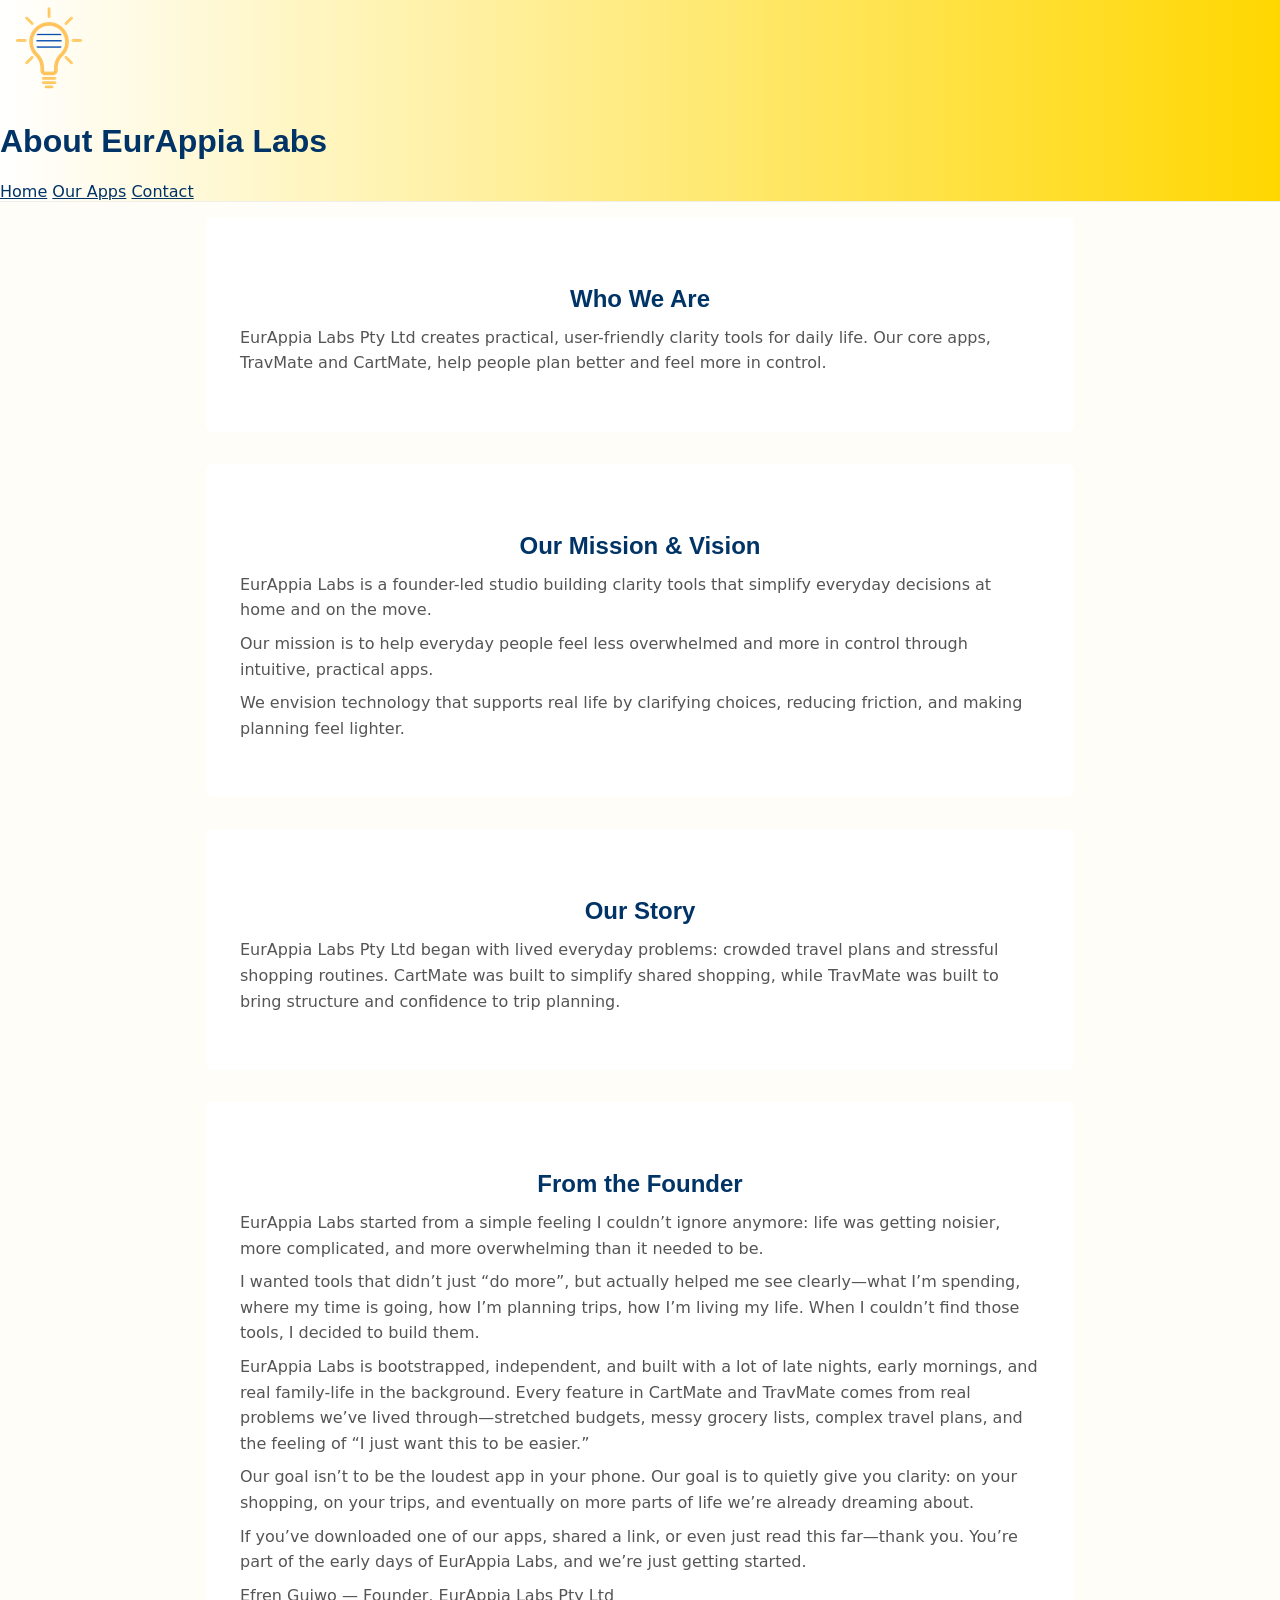
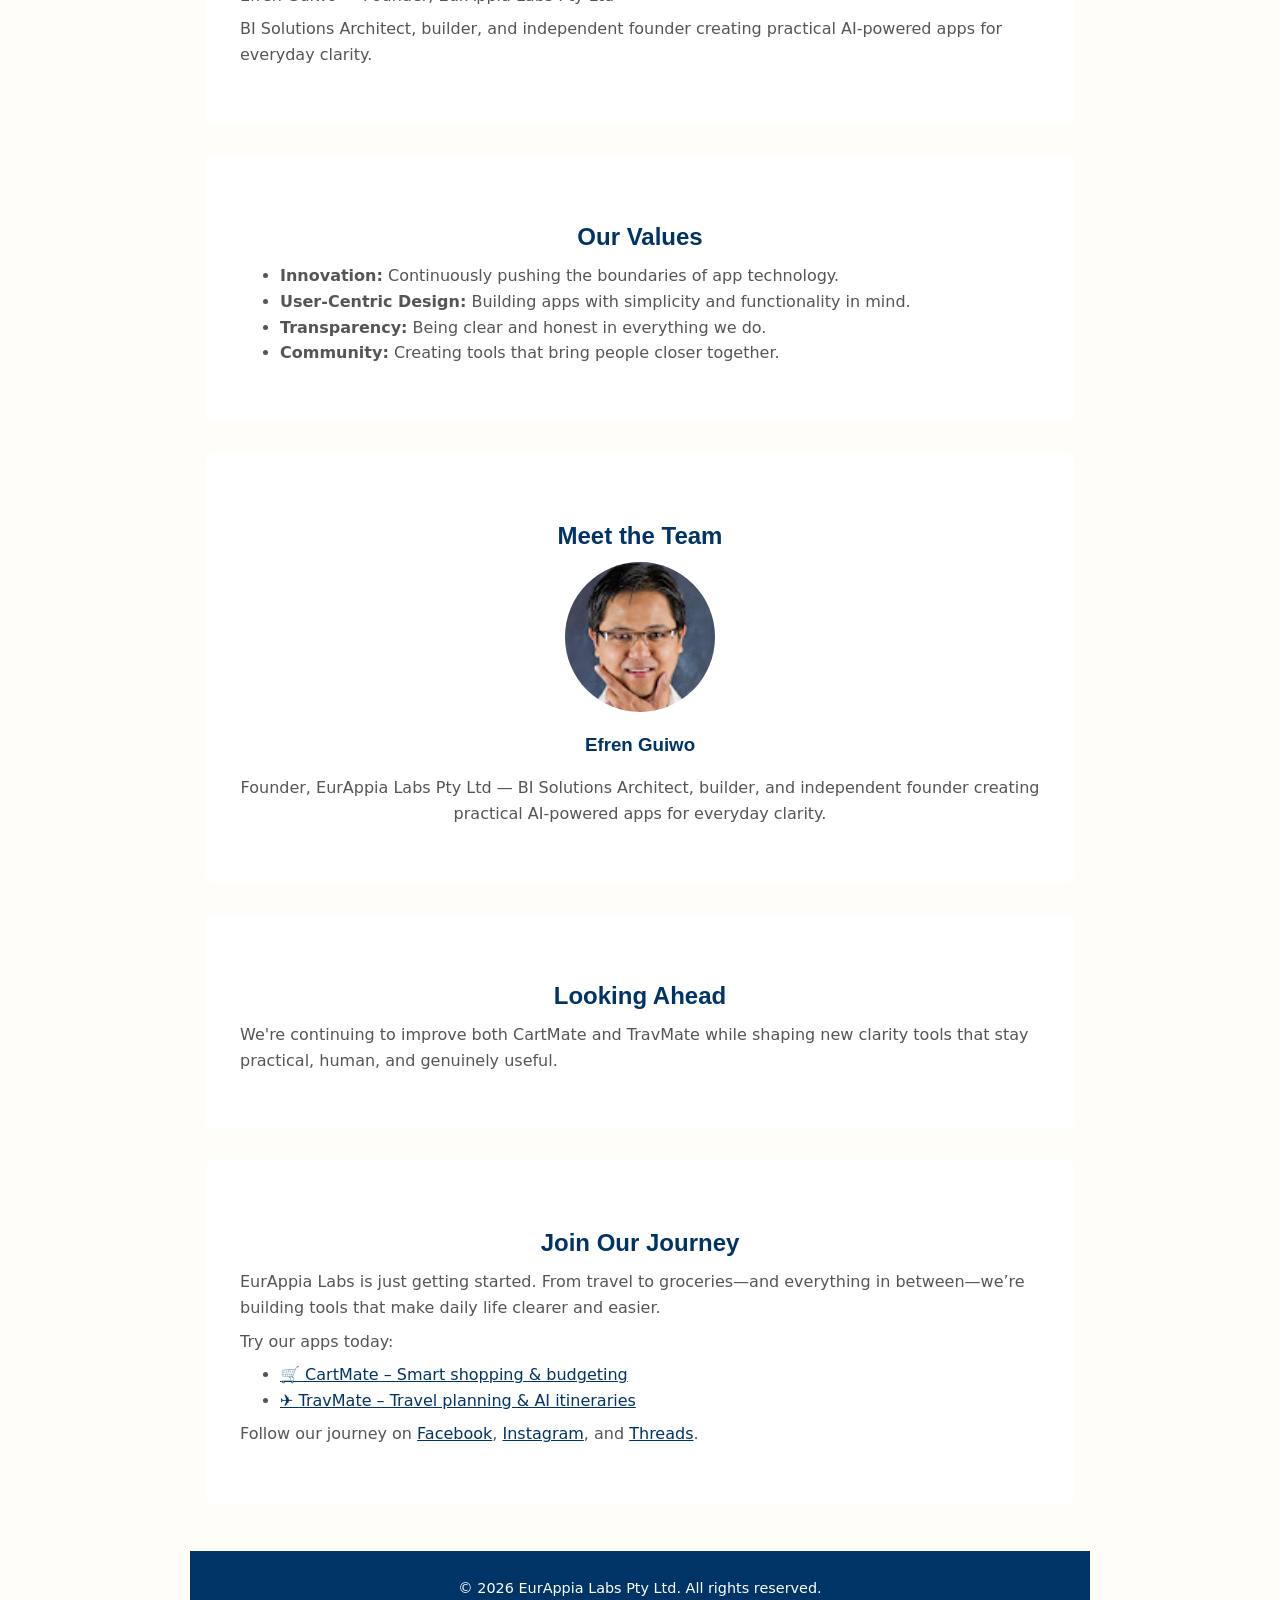
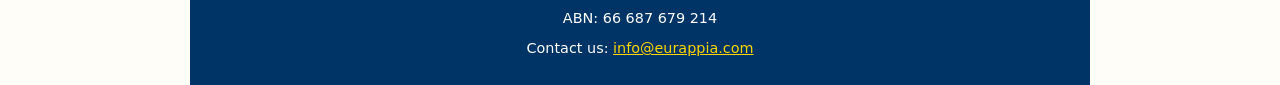
==== about.html @ f3ca5383 "Fix PR #3 visual follow-ups and update footer years to 2026" ====
<!DOCTYPE html>
<html lang="en">
<head>
  <meta charset="UTF-8" />
  <meta name="viewport" content="width=device-width, initial-scale=1.0"/>
  <title>About EurAppia Labs</title>

  <!-- FAVICON -->
  <link 
    rel="icon" 
    type="image/png" 
    href="images/Eurappia_Labs_ico.png"
  />

  <link rel="stylesheet" href="css/theme.css" />
  <link rel="stylesheet" href="css/layout.css" />
  <link rel="stylesheet" href="css/about.css" />
</head>
<!-- Google tag (gtag.js) -->
<script async src="https://www.googletagmanager.com/gtag/js?id=AW-17764364761"></script>
<script>
  window.dataLayer = window.dataLayer || [];
  function gtag(){dataLayer.push(arguments);}
  gtag('js', new Date());

  gtag('config', 'AW-17764364761');
</script>
<body>

  <header>
    <div class="logo">
      <a href="index.html">
        <img src="images/Eurappia_Labs_Header.png" alt="EurAppia Labs Pty Ltd" />
      </a>
    </div>

    <div class="HeaderText">
      <h1>About EurAppia Labs</h1>
    </div>

    <div class="menu-toggle">
      <span></span><span></span><span></span>
    </div>

    <nav>
      <a href="index.html">Home</a>
      <a href="index.html#apps">Our Apps</a>
      <a href="index.html#contact">Contact</a>
    </nav>
  </header>

  <main>
    <section id="who-we-are">
      <h2>Who We Are</h2>
      <p>
        EurAppia Labs Pty Ltd creates practical, user-friendly clarity tools for daily life.
        Our core apps, TravMate and CartMate, help people plan better and feel more in control.
      </p>
    </section>

  <section id="our-mission">
    <h2>Our Mission & Vision</h2>
    <p>
      EurAppia Labs is a founder-led studio building clarity tools that simplify everyday decisions at home and on the move.
    </p>
    <p>
      Our mission is to help everyday people feel less overwhelmed and more in control through intuitive, practical apps.
    </p>
    <p>
      We envision technology that supports real life by clarifying choices, reducing friction, and making planning feel lighter.
    </p>
  </section>

    <section id="our-story">
      <h2>Our Story</h2>
      <p>
        EurAppia Labs Pty Ltd began with lived everyday problems: crowded travel plans and stressful shopping routines.
        CartMate was built to simplify shared shopping, while TravMate was built to bring structure and confidence to trip planning.
      </p>
    </section>

    <section id="founder-letter">
    <h2>From the Founder</h2>
    <p>
      EurAppia Labs started from a simple feeling I couldn’t ignore anymore:
      life was getting noisier, more complicated, and more overwhelming than it needed to be.
    </p>
    <p>
      I wanted tools that didn’t just “do more”, but actually helped me see clearly—what I’m spending,
      where my time is going, how I’m planning trips, how I’m living my life. When I couldn’t find those
      tools, I decided to build them.
    </p>
    <p>
      EurAppia Labs is bootstrapped, independent, and built with a lot of late nights, early mornings,
      and real family-life in the background. Every feature in CartMate and TravMate comes from real
      problems we’ve lived through—stretched budgets, messy grocery lists, complex travel plans, and
      the feeling of “I just want this to be easier.”
    </p>
    <p>
      Our goal isn’t to be the loudest app in your phone. Our goal is to quietly give you clarity:
      on your shopping, on your trips, and eventually on more parts of life we’re already dreaming about.
    </p>
    <p>
      If you’ve downloaded one of our apps, shared a link, or even just read this far—thank you.
      You’re part of the early days of EurAppia Labs, and we’re just getting started.
    </p>
    <p>
      Efren Guiwo — Founder, EurAppia Labs Pty Ltd
    </p>
    <p>
      BI Solutions Architect, builder, and independent founder creating practical AI-powered apps for everyday clarity.
    </p>
  </section>

    <section id="our-values">
      <h2>Our Values</h2>
      <ul>
        <li><strong>Innovation:</strong> Continuously pushing the boundaries of app technology.</li>
        <li><strong>User-Centric Design:</strong> Building apps with simplicity and functionality in mind.</li>
        <li><strong>Transparency:</strong> Being clear and honest in everything we do.</li>
        <li><strong>Community:</strong> Creating tools that bring people closer together.</li>
      </ul>
    </section>

    <section id="meet-the-team">
      <h2>Meet the Team</h2>
      <div class="team-member">
        <img src="images/me.jpg" alt="Founder Photo" />
        <h3>Efren Guiwo</h3>
        <p>
          Founder, EurAppia Labs Pty Ltd — BI Solutions Architect, builder, and independent founder
          creating practical AI-powered apps for everyday clarity.
        </p>
      </div>
    </section>

    <section id="looking-ahead">
      <h2>Looking Ahead</h2>
      <p>
        We're continuing to improve both CartMate and TravMate while shaping new clarity tools
        that stay practical, human, and genuinely useful.
      </p>
    </section>

    <section id="join-our-journey">
      <h2>Join Our Journey</h2>
      <p>
        EurAppia Labs is just getting started. From travel to groceries—and everything in between—we’re building tools that make daily life clearer and easier.
      </p>
      <p>
        Try our apps today:
        <ul>
          <li><a href="https://cartmate.app" target="_blank">🛒 CartMate – Smart shopping & budgeting</a></li>
          <li><a href="https://travmate.app" target="_blank">✈️ TravMate – Travel planning & AI itineraries</a></li>
        </ul>
      </p>
      <p>
        Follow our journey on
        <a href="https://www.facebook.com/eurappia" target="_blank">Facebook</a>,
        <a href="https://www.instagram.com/eurappialabs" target="_blank">Instagram</a>, and
        <a href="https://www.threads.net/@eurappialabs" target="_blank">Threads</a>.
      </p>
    </section>
  </main>

<footer id="contact">
  <p>&copy; 2026 EurAppia Labs Pty Ltd. All rights reserved.</p>
  <p>ABN: 66 687 679 214</p>
  <p>Contact us: <a href="mailto:info@eurappia.com">info@eurappia.com</a></p>
</footer>

  <script>
    // Hamburger toggle
    const toggle = document.querySelector('.menu-toggle');
    const nav    = document.querySelector('nav');
    toggle.addEventListener('click', () => {
      nav.classList.toggle('active');
      toggle.classList.toggle('active');
    });
  </script>

</body>
</html>
---- css/theme.css ----
:root {
  --color-blue: #003366;
  --color-blue-deep: #0f2540;
  --color-gold: #ffd700;
  --color-gold-warm: #ffa500;
  --color-orange: #ff4500;
  --color-orange-deep: #e63900;
  --color-cream: #fffdf7;
  --color-card: #ffffff;
  --color-ink: #222222;
  --color-muted: #666666;
  --shadow-soft: 0 10px 30px rgba(0, 0, 0, 0.08);
  --radius-card: 14px;
  --container: 1100px;
}

* { box-sizing: border-box; }
html, body { margin: 0; padding: 0; }
body {
  font-family: Inter, Roboto, system-ui, -apple-system, Segoe UI, Arial, sans-serif;
  background: var(--color-cream);
  color: var(--color-ink);
  overflow-x: hidden;
}

h1, h2, h3, h4 {
  font-family: Poppins, sans-serif;
  color: var(--color-blue);
}

a { color: var(--color-blue); }

.cta-btn,
.cta {
  display: inline-block;
  background: var(--color-orange);
  color: #fff;
  border: none;
  border-radius: 999px;
  padding: 0.85rem 1.35rem;
  text-decoration: none;
  font-weight: 700;
}

.cta-btn:hover,
.cta:hover {
  background: var(--color-orange-deep);
}
---- css/layout.css ----
.container, .wrap {
  width: min(var(--container), calc(100% - 2rem));
  margin: 0 auto;
}

header {
  position: sticky;
  top: 0;
  z-index: 1000;
  background: linear-gradient(90deg, #fff, var(--color-gold));
  box-shadow: 0 1px 0 rgba(0,0,0,0.06);
}

footer {
  background: var(--color-blue);
  color: #fff;
  text-align: center;
  padding: 1rem;
  margin-top: 1.5rem;
  font-size: 0.9rem;
}

footer a { color: var(--color-gold); }

@media (max-width: 1024px) {
  .container, .wrap { width: min(var(--container), calc(100% - 1.5rem)); }
}

@media (max-width: 900px) {
  .menu, .menu-toggle { display: block !important; }
}
---- css/about.css ----
main, footer { max-width: 900px; margin: 0 auto; padding: 1em; }
main section { padding: 3em 0; background: #fff; border-radius: 8px; margin-bottom: 2em; }
main h2 { text-align:center; margin-bottom: .5em; }
main p, main ul { line-height:1.6; color:#555; max-width:800px; margin:.5em auto; }
.team-member { text-align:center; }
.team-member img { width:150px; border-radius:50%; }
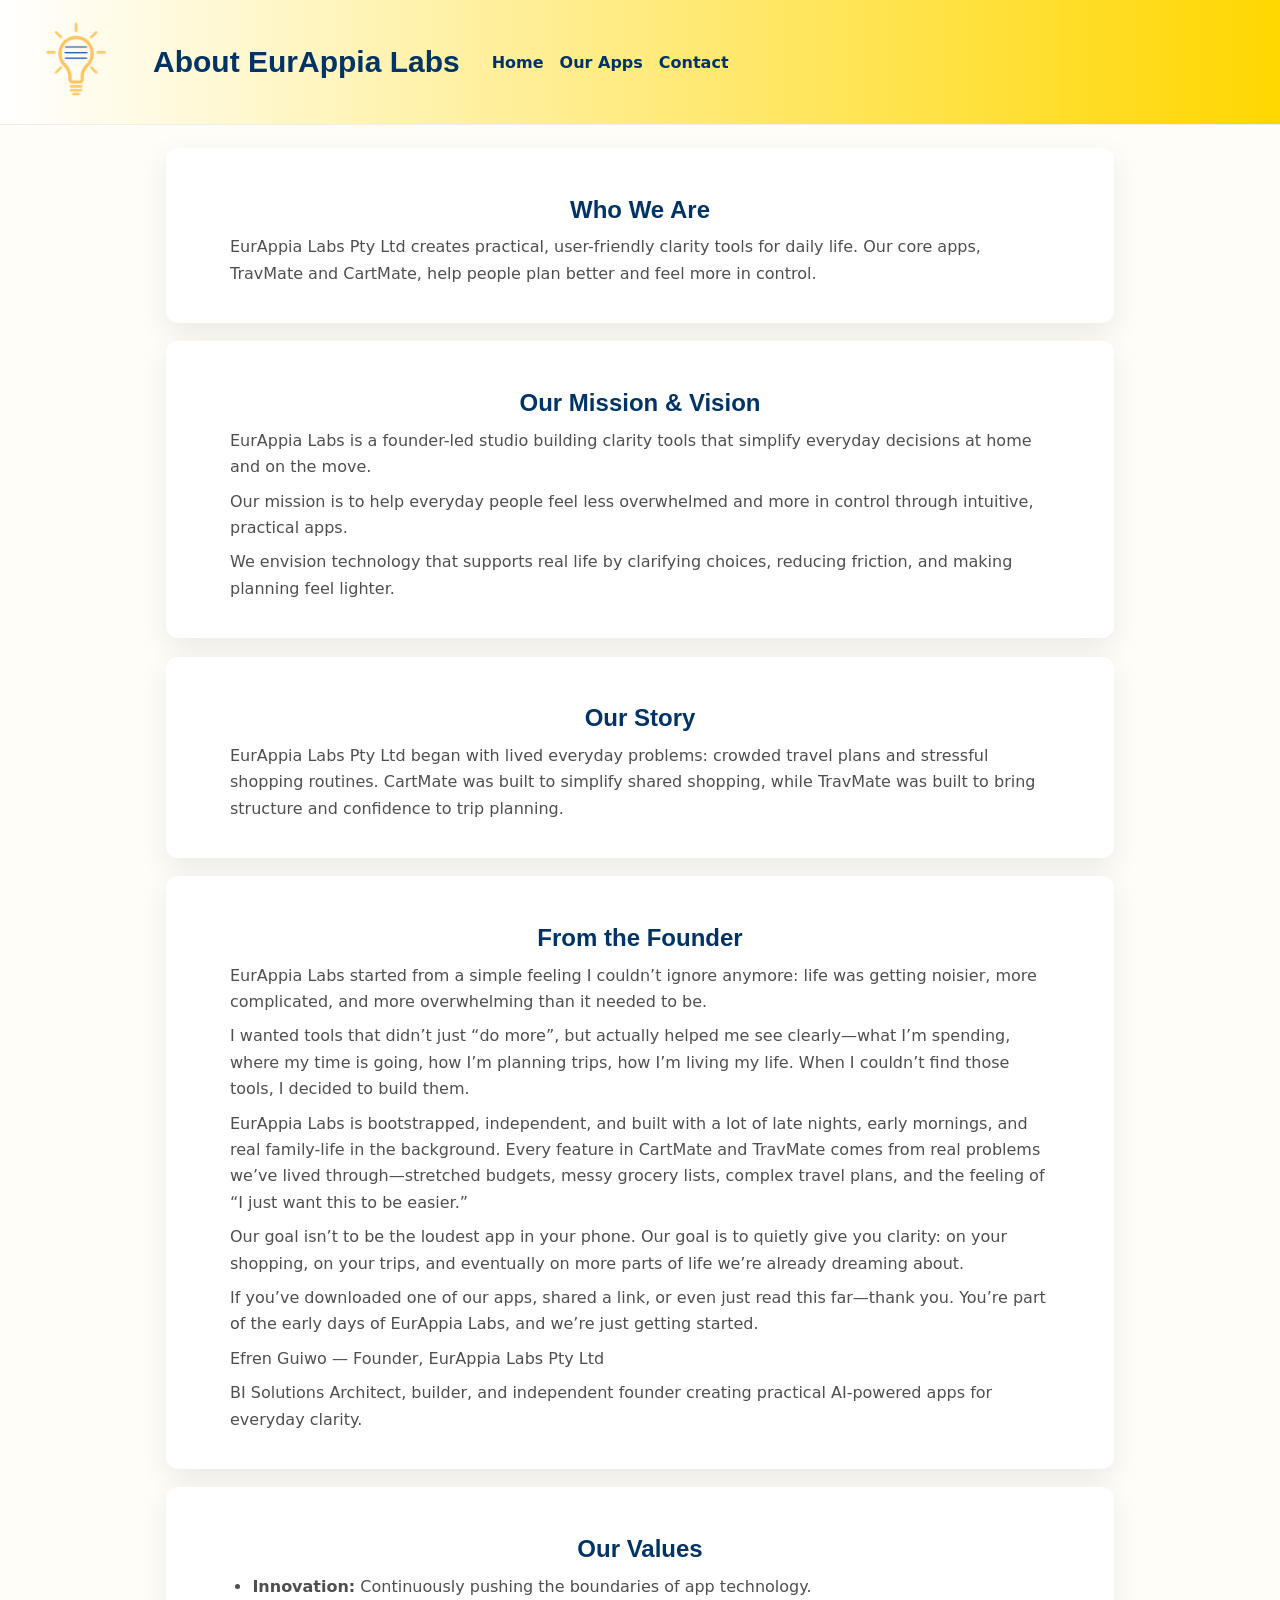
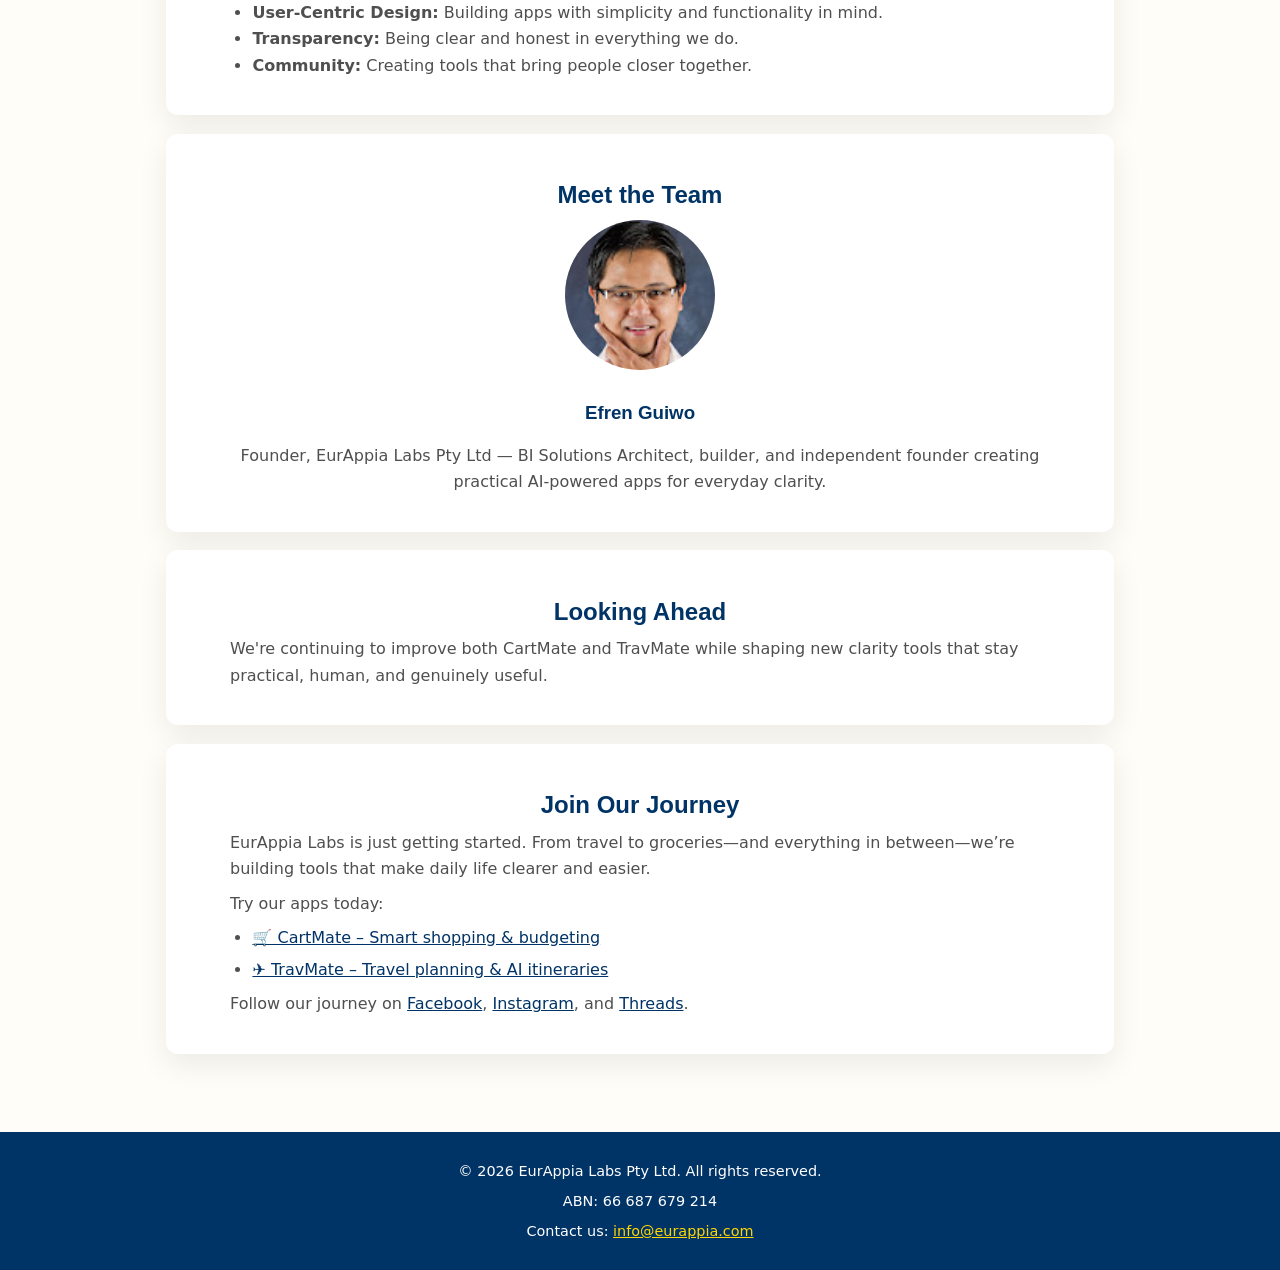
==== commit 737692a1: "Stabilize PR #3 visuals: cartmate carousel, nav consistency, about polish" ====
--- a/about.html
+++ b/about.html
@@ -49,7 +49,7 @@
     </nav>
   </header>
 
-  <main>
+  <main class="about-main">
     <section id="who-we-are">
       <h2>Who We Are</h2>
       <p>
@@ -149,11 +149,11 @@
       </p>
       <p>
         Try our apps today:
-        <ul>
+      </p>
+      <ul class="journey-links">
           <li><a href="https://cartmate.app" target="_blank">🛒 CartMate – Smart shopping & budgeting</a></li>
           <li><a href="https://travmate.app" target="_blank">✈️ TravMate – Travel planning & AI itineraries</a></li>
         </ul>
-      </p>
       <p>
         Follow our journey on
         <a href="https://www.facebook.com/eurappia" target="_blank">Facebook</a>,
@@ -173,9 +173,16 @@
     // Hamburger toggle
     const toggle = document.querySelector('.menu-toggle');
     const nav    = document.querySelector('nav');
-    toggle.addEventListener('click', () => {
+    toggle.addEventListener('click', e => {
+      e.stopPropagation();
       nav.classList.toggle('active');
       toggle.classList.toggle('active');
+    });
+    document.body.addEventListener('click', e => {
+      if (nav.classList.contains('active') && !nav.contains(e.target) && !toggle.contains(e.target)) {
+        nav.classList.remove('active');
+        toggle.classList.remove('active');
+      }
     });
   </script>
 
--- a/css/about.css
+++ b/css/about.css
@@ -1,6 +1,38 @@
-main, footer { max-width: 900px; margin: 0 auto; padding: 1em; }
-main section { padding: 3em 0; background: #fff; border-radius: 8px; margin-bottom: 2em; }
-main h2 { text-align:center; margin-bottom: .5em; }
-main p, main ul { line-height:1.6; color:#555; max-width:800px; margin:.5em auto; }
+.about-main {
+  max-width: 980px;
+  margin: 0 auto;
+  padding: 1.5rem 1rem 2.25rem;
+}
+
+header { display:flex; align-items:center; padding:1em 2em; }
+.logo img { width: clamp(56px, 8vw, 88px); height: auto; }
+.HeaderText h1 { font-size: clamp(20px, 4vw, 30px); margin-left: 1.1em; }
+nav { display:flex; gap:1rem; margin-left:2rem; }
+nav a { text-decoration:none; font-weight:700; }
+.menu-toggle { display:none; flex-direction:column; margin-left:auto; cursor:pointer; z-index:1100; }
+.menu-toggle span { width:26px; height:3px; background:var(--color-blue); margin:4px 0; }
+
+.about-main section {
+  background: #fff;
+  border-radius: 12px;
+  box-shadow: var(--shadow-soft);
+  padding: 1.75rem 1.5rem;
+  margin: 0 0 1.15rem;
+}
+.about-main h2 { text-align:center; margin-bottom: .65rem; }
+.about-main p, .about-main ul {
+  line-height: 1.65;
+  color: #4f4f4f;
+  max-width: 820px;
+  margin: .5rem auto;
+}
+.about-main ul { padding-left: 1.4rem; }
 .team-member { text-align:center; }
-.team-member img { width:150px; border-radius:50%; }
+.team-member img { width:150px; border-radius:50%; margin-bottom: .6rem; }
+.journey-links li { margin-bottom: .35rem; }
+
+@media (max-width: 768px) {
+  .menu-toggle { display:flex; }
+  nav { position:fixed; top:0; right:-100%; height:100%; width:220px; flex-direction:column; background:#fff; padding-top:4em; box-shadow:-2px 0 8px rgba(0,0,0,.1); }
+  nav.active { right:0; }
+}
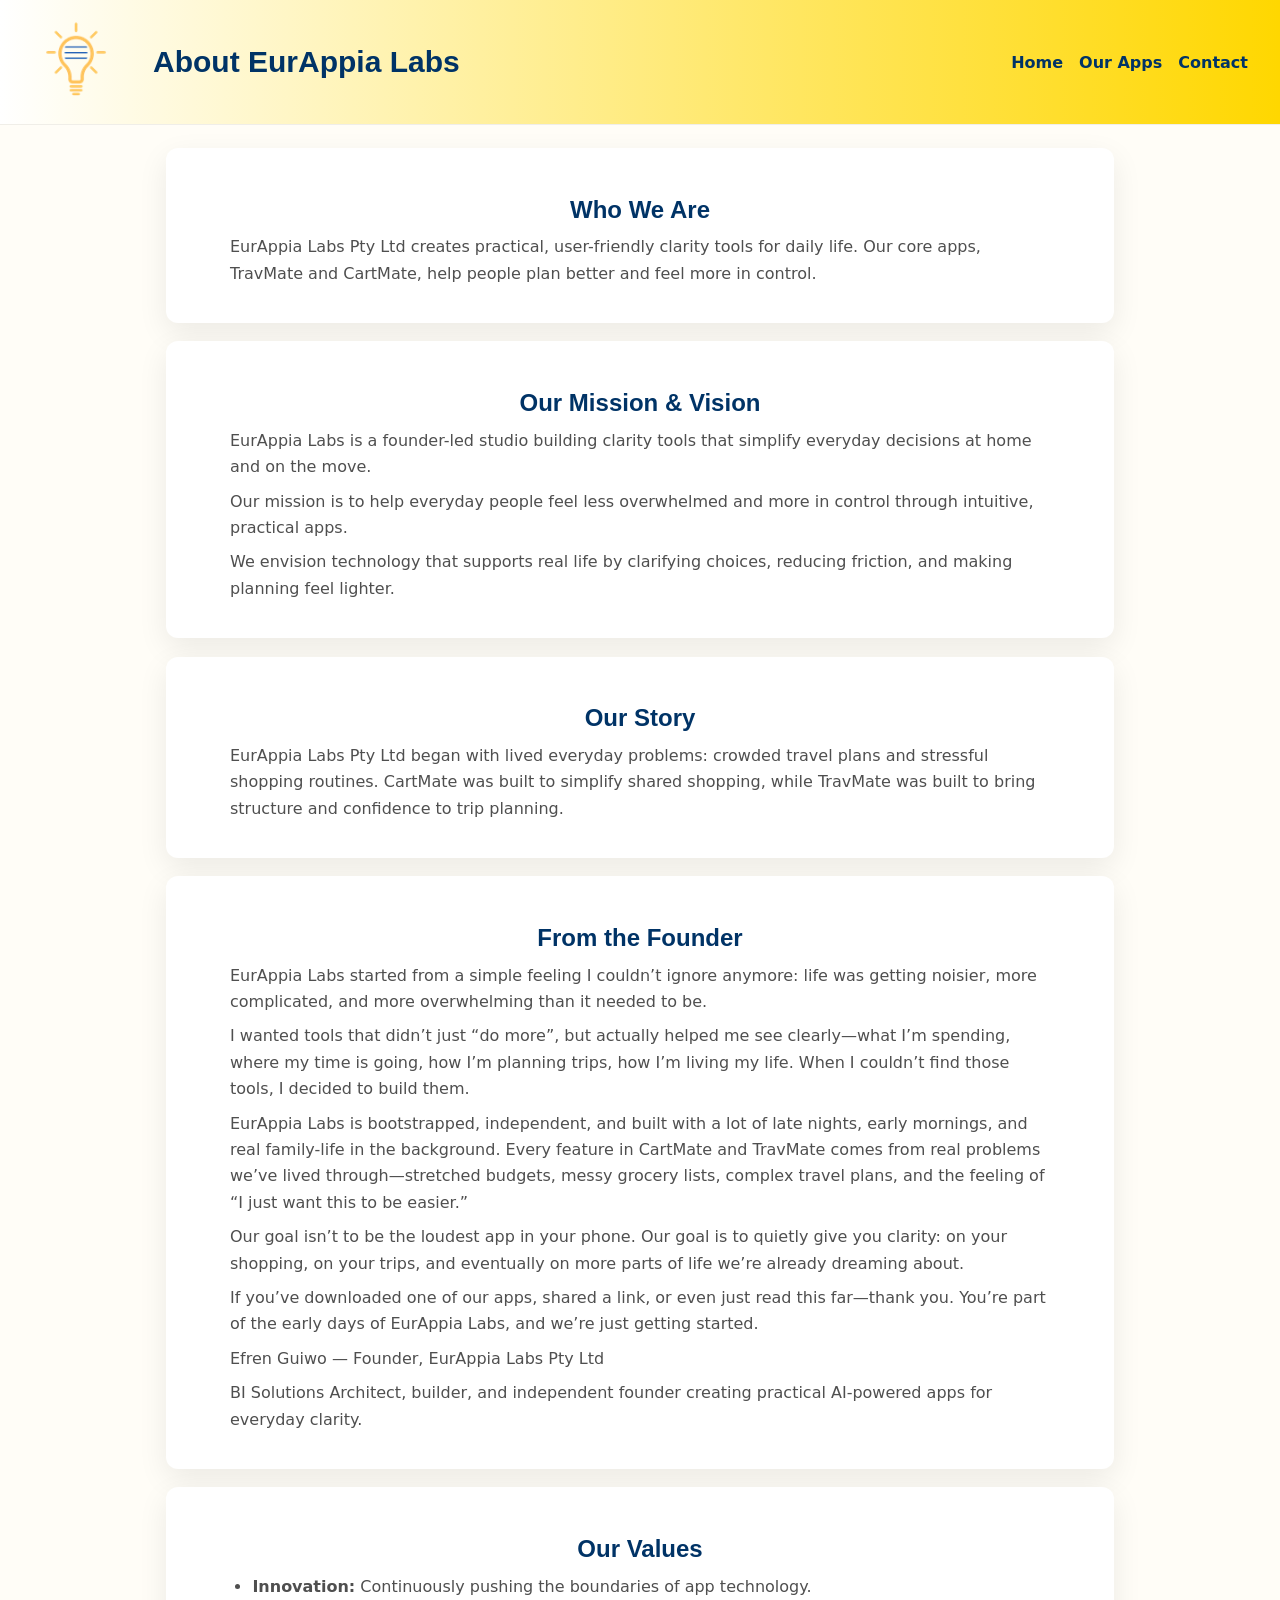
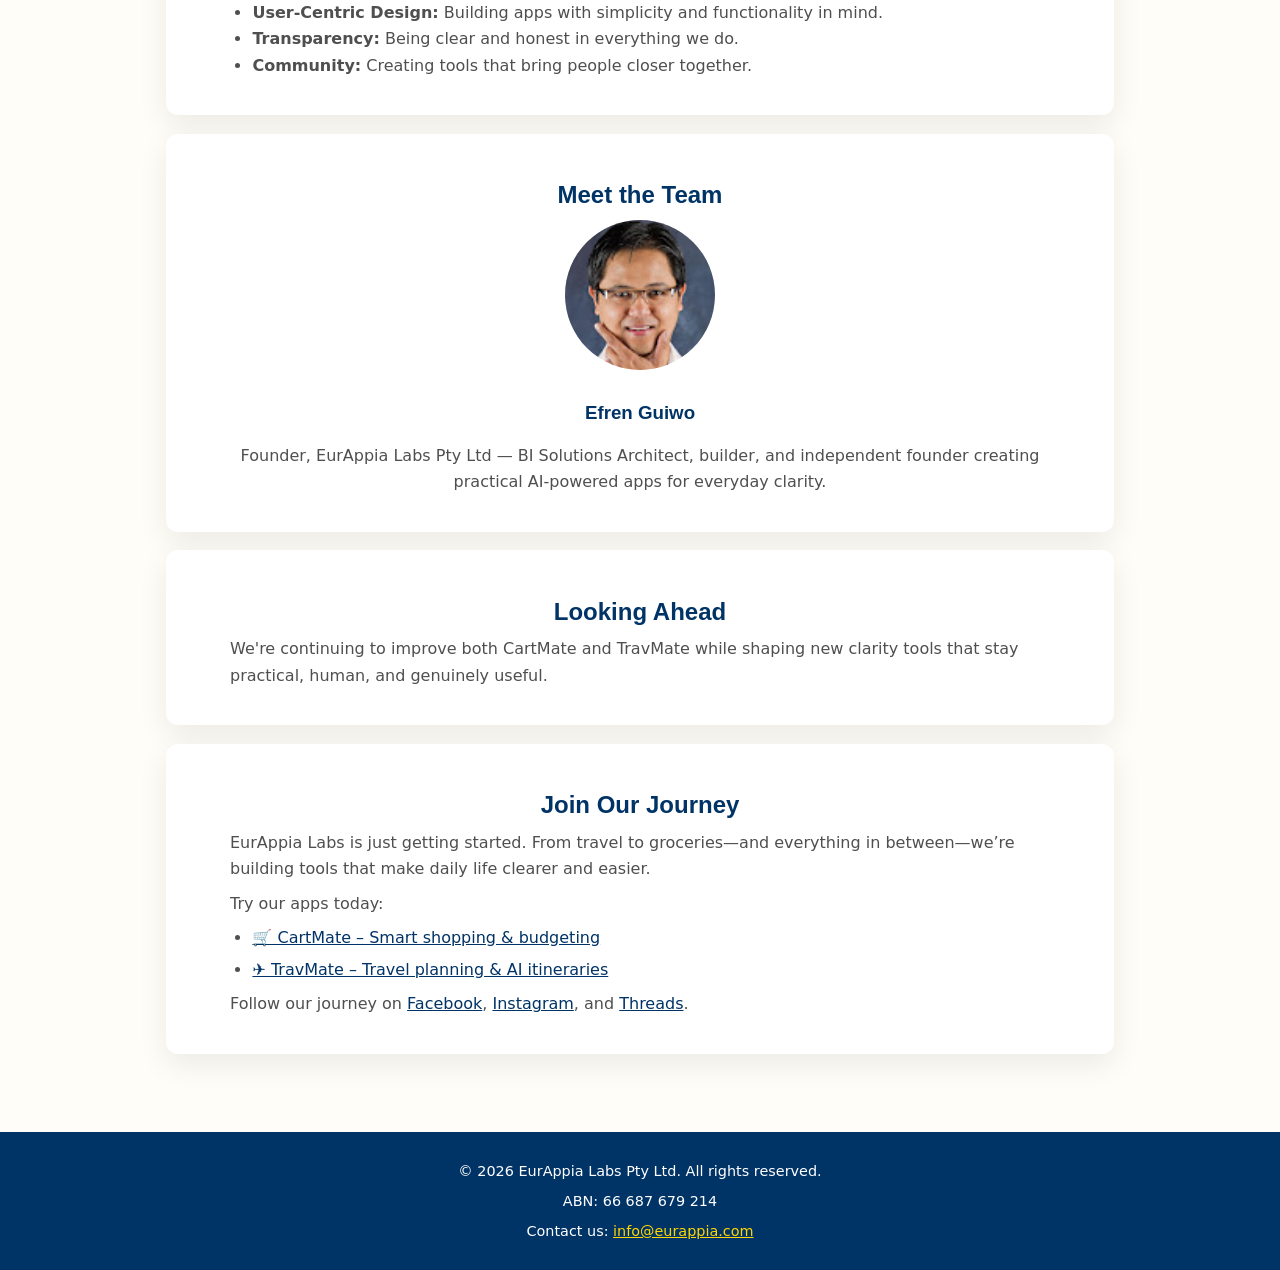
==== commit 03b6d8a2: "Standardize mobile header/menu pattern across all pages" ====
--- a/about.html
+++ b/about.html
@@ -38,11 +38,9 @@
       <h1>About EurAppia Labs</h1>
     </div>
 
-    <div class="menu-toggle">
-      <span></span><span></span><span></span>
-    </div>
+    <button class="menu-btn" id="menuBtn" aria-label="Open navigation menu" aria-expanded="false" aria-controls="aboutNav">Menu ☰</button>
 
-    <nav>
+    <nav id="aboutNav">
       <a href="index.html">Home</a>
       <a href="index.html#apps">Our Apps</a>
       <a href="index.html#contact">Contact</a>
@@ -171,19 +169,21 @@
 
   <script>
     // Hamburger toggle
-    const toggle = document.querySelector('.menu-toggle');
-    const nav    = document.querySelector('nav');
-    toggle.addEventListener('click', e => {
-      e.stopPropagation();
-      nav.classList.toggle('active');
-      toggle.classList.toggle('active');
-    });
-    document.body.addEventListener('click', e => {
-      if (nav.classList.contains('active') && !nav.contains(e.target) && !toggle.contains(e.target)) {
-        nav.classList.remove('active');
-        toggle.classList.remove('active');
-      }
-    });
+  const btn = document.getElementById('menuBtn');
+  const nav = document.getElementById('aboutNav');
+  btn.addEventListener('click', (e) => {
+    e.stopPropagation();
+    const opened = nav.classList.toggle('open');
+    btn.setAttribute('aria-expanded', opened ? 'true' : 'false');
+  });
+  document.body.addEventListener('click', (e) => {
+    if (nav.classList.contains('open') && !nav.contains(e.target) && !btn.contains(e.target)) {
+      nav.classList.remove('open');
+      btn.setAttribute('aria-expanded', 'false');
+    }
+  });
+
+
   </script>
 
 </body>
--- a/css/about.css
+++ b/css/about.css
@@ -1,38 +1,21 @@
-.about-main {
-  max-width: 980px;
-  margin: 0 auto;
-  padding: 1.5rem 1rem 2.25rem;
-}
 
+.about-main { max-width: 980px; margin: 0 auto; padding: 1.5rem 1rem 2.25rem; }
 header { display:flex; align-items:center; padding:1em 2em; }
 .logo img { width: clamp(56px, 8vw, 88px); height: auto; }
 .HeaderText h1 { font-size: clamp(20px, 4vw, 30px); margin-left: 1.1em; }
-nav { display:flex; gap:1rem; margin-left:2rem; }
+nav { display:flex; gap:1rem; margin-left:auto; }
 nav a { text-decoration:none; font-weight:700; }
-.menu-toggle { display:none; flex-direction:column; margin-left:auto; cursor:pointer; z-index:1100; }
-.menu-toggle span { width:26px; height:3px; background:var(--color-blue); margin:4px 0; }
-
-.about-main section {
-  background: #fff;
-  border-radius: 12px;
-  box-shadow: var(--shadow-soft);
-  padding: 1.75rem 1.5rem;
-  margin: 0 0 1.15rem;
-}
+.menu-btn { display:none; font:inherit; font-weight:700; color:var(--color-blue); background:transparent; border:0; cursor:pointer; margin-left:1rem; }
+.about-main section { background: #fff; border-radius: 12px; box-shadow: var(--shadow-soft); padding: 1.75rem 1.5rem; margin: 0 0 1.15rem; }
 .about-main h2 { text-align:center; margin-bottom: .65rem; }
-.about-main p, .about-main ul {
-  line-height: 1.65;
-  color: #4f4f4f;
-  max-width: 820px;
-  margin: .5rem auto;
-}
+.about-main p, .about-main ul { line-height: 1.65; color: #4f4f4f; max-width: 820px; margin: .5rem auto; }
 .about-main ul { padding-left: 1.4rem; }
 .team-member { text-align:center; }
 .team-member img { width:150px; border-radius:50%; margin-bottom: .6rem; }
 .journey-links li { margin-bottom: .35rem; }
-
 @media (max-width: 768px) {
-  .menu-toggle { display:flex; }
-  nav { position:fixed; top:0; right:-100%; height:100%; width:220px; flex-direction:column; background:#fff; padding-top:4em; box-shadow:-2px 0 8px rgba(0,0,0,.1); }
-  nav.active { right:0; }
+  .menu-btn { display:block; }
+  nav { display:none; position:fixed; top:0; right:-100%; height:100%; width:240px; flex-direction:column; background:#fff; padding:4.5em 1rem 1rem; box-shadow:-2px 0 8px rgba(0,0,0,.1); z-index:1090; }
+  nav a { display:block; padding:.75rem .25rem; }
+  nav.open { display:flex; right:0; }
 }
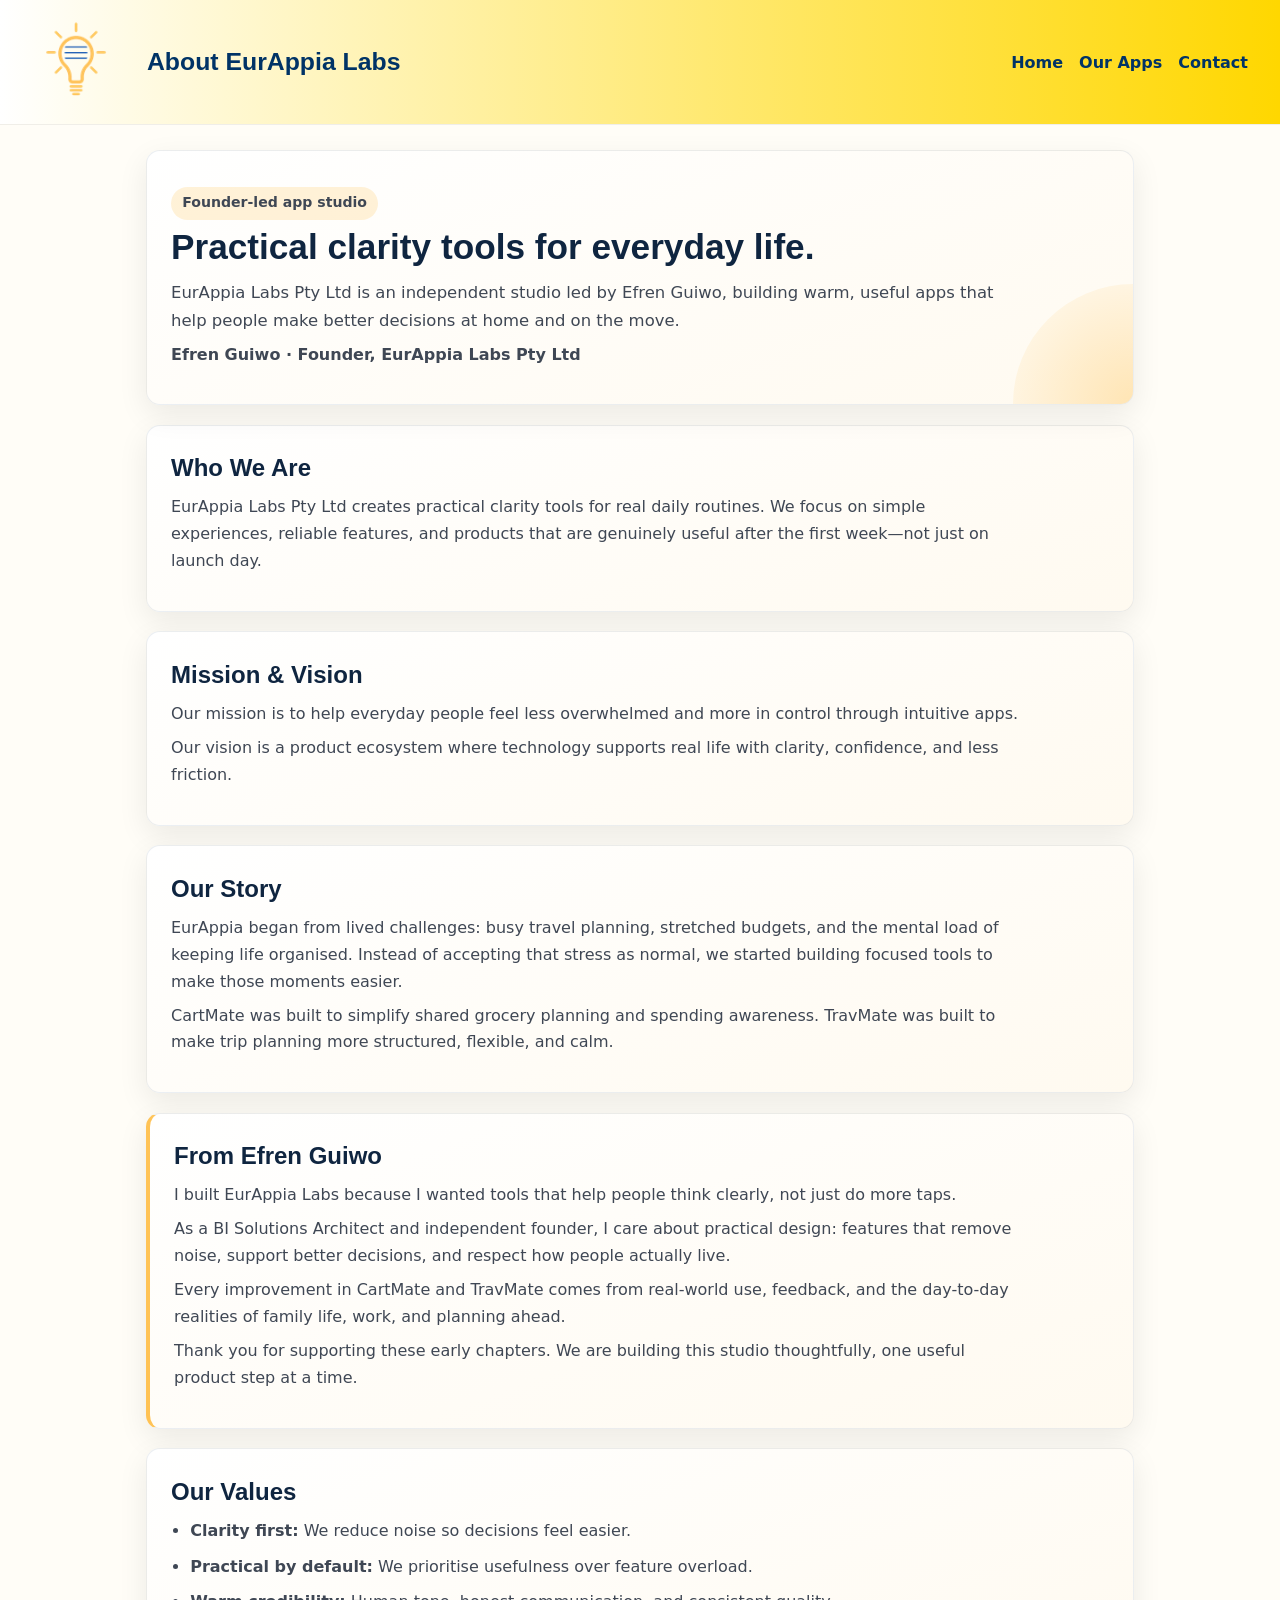
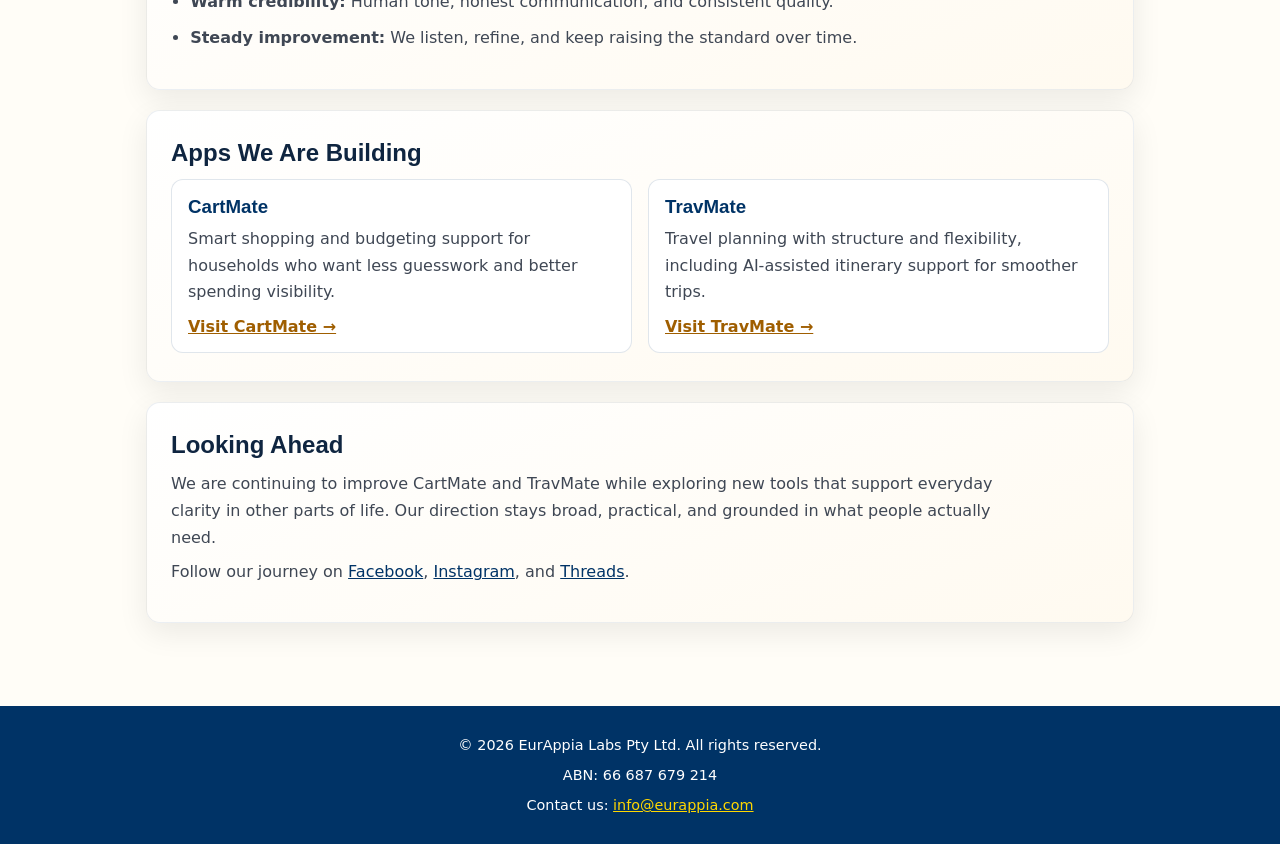
==== commit d92bcd1c: "Polish About page layout and founder-led storytelling" ====
--- a/about.html
+++ b/about.html
@@ -6,9 +6,9 @@
   <title>About EurAppia Labs</title>
 
   <!-- FAVICON -->
-  <link 
-    rel="icon" 
-    type="image/png" 
+  <link
+    rel="icon"
+    type="image/png"
     href="images/Eurappia_Labs_ico.png"
   />
 
@@ -48,115 +48,101 @@
   </header>
 
   <main class="about-main">
-    <section id="who-we-are">
+    <section class="about-hero" aria-labelledby="about-hero-title">
+      <p class="eyebrow">Founder-led app studio</p>
+      <h2 id="about-hero-title">Practical clarity tools for everyday life.</h2>
+      <p class="hero-copy">
+        EurAppia Labs Pty Ltd is an independent studio led by Efren Guiwo, building warm, useful apps that help people
+        make better decisions at home and on the move.
+      </p>
+      <p class="hero-signature">Efren Guiwo · Founder, EurAppia Labs Pty Ltd</p>
+    </section>
+
+    <section id="who-we-are" class="about-card">
       <h2>Who We Are</h2>
       <p>
-        EurAppia Labs Pty Ltd creates practical, user-friendly clarity tools for daily life.
-        Our core apps, TravMate and CartMate, help people plan better and feel more in control.
+        EurAppia Labs Pty Ltd creates practical clarity tools for real daily routines. We focus on simple experiences,
+        reliable features, and products that are genuinely useful after the first week—not just on launch day.
       </p>
     </section>
 
-  <section id="our-mission">
-    <h2>Our Mission & Vision</h2>
-    <p>
-      EurAppia Labs is a founder-led studio building clarity tools that simplify everyday decisions at home and on the move.
-    </p>
-    <p>
-      Our mission is to help everyday people feel less overwhelmed and more in control through intuitive, practical apps.
-    </p>
-    <p>
-      We envision technology that supports real life by clarifying choices, reducing friction, and making planning feel lighter.
-    </p>
-  </section>
-
-    <section id="our-story">
-      <h2>Our Story</h2>
+    <section id="our-mission" class="about-card">
+      <h2>Mission &amp; Vision</h2>
       <p>
-        EurAppia Labs Pty Ltd began with lived everyday problems: crowded travel plans and stressful shopping routines.
-        CartMate was built to simplify shared shopping, while TravMate was built to bring structure and confidence to trip planning.
+        Our mission is to help everyday people feel less overwhelmed and more in control through intuitive apps.
+      </p>
+      <p>
+        Our vision is a product ecosystem where technology supports real life with clarity, confidence, and less friction.
       </p>
     </section>
 
-    <section id="founder-letter">
-    <h2>From the Founder</h2>
-    <p>
-      EurAppia Labs started from a simple feeling I couldn’t ignore anymore:
-      life was getting noisier, more complicated, and more overwhelming than it needed to be.
-    </p>
-    <p>
-      I wanted tools that didn’t just “do more”, but actually helped me see clearly—what I’m spending,
-      where my time is going, how I’m planning trips, how I’m living my life. When I couldn’t find those
-      tools, I decided to build them.
-    </p>
-    <p>
-      EurAppia Labs is bootstrapped, independent, and built with a lot of late nights, early mornings,
-      and real family-life in the background. Every feature in CartMate and TravMate comes from real
-      problems we’ve lived through—stretched budgets, messy grocery lists, complex travel plans, and
-      the feeling of “I just want this to be easier.”
-    </p>
-    <p>
-      Our goal isn’t to be the loudest app in your phone. Our goal is to quietly give you clarity:
-      on your shopping, on your trips, and eventually on more parts of life we’re already dreaming about.
-    </p>
-    <p>
-      If you’ve downloaded one of our apps, shared a link, or even just read this far—thank you.
-      You’re part of the early days of EurAppia Labs, and we’re just getting started.
-    </p>
-    <p>
-      Efren Guiwo — Founder, EurAppia Labs Pty Ltd
-    </p>
-    <p>
-      BI Solutions Architect, builder, and independent founder creating practical AI-powered apps for everyday clarity.
-    </p>
-  </section>
+    <section id="our-story" class="about-card">
+      <h2>Our Story</h2>
+      <p>
+        EurAppia began from lived challenges: busy travel planning, stretched budgets, and the mental load of keeping life
+        organised. Instead of accepting that stress as normal, we started building focused tools to make those moments easier.
+      </p>
+      <p>
+        CartMate was built to simplify shared grocery planning and spending awareness. TravMate was built to make trip
+        planning more structured, flexible, and calm.
+      </p>
+    </section>
 
-    <section id="our-values">
+    <section id="founder-letter" class="about-card founder-card">
+      <h2>From Efren Guiwo</h2>
+      <p>
+        I built EurAppia Labs because I wanted tools that help people think clearly, not just do more taps.
+      </p>
+      <p>
+        As a BI Solutions Architect and independent founder, I care about practical design: features that remove noise,
+        support better decisions, and respect how people actually live.
+      </p>
+      <p>
+        Every improvement in CartMate and TravMate comes from real-world use, feedback, and the day-to-day realities of
+        family life, work, and planning ahead.
+      </p>
+      <p>
+        Thank you for supporting these early chapters. We are building this studio thoughtfully, one useful product step at a time.
+      </p>
+    </section>
+
+    <section id="our-values" class="about-card">
       <h2>Our Values</h2>
-      <ul>
-        <li><strong>Innovation:</strong> Continuously pushing the boundaries of app technology.</li>
-        <li><strong>User-Centric Design:</strong> Building apps with simplicity and functionality in mind.</li>
-        <li><strong>Transparency:</strong> Being clear and honest in everything we do.</li>
-        <li><strong>Community:</strong> Creating tools that bring people closer together.</li>
+      <ul class="value-list">
+        <li><strong>Clarity first:</strong> We reduce noise so decisions feel easier.</li>
+        <li><strong>Practical by default:</strong> We prioritise usefulness over feature overload.</li>
+        <li><strong>Warm credibility:</strong> Human tone, honest communication, and consistent quality.</li>
+        <li><strong>Steady improvement:</strong> We listen, refine, and keep raising the standard over time.</li>
       </ul>
     </section>
 
-    <section id="meet-the-team">
-      <h2>Meet the Team</h2>
-      <div class="team-member">
-        <img src="images/me.jpg" alt="Founder Photo" />
-        <h3>Efren Guiwo</h3>
-        <p>
-          Founder, EurAppia Labs Pty Ltd — BI Solutions Architect, builder, and independent founder
-          creating practical AI-powered apps for everyday clarity.
-        </p>
+    <section id="apps-we-are-building" class="about-card apps-card">
+      <h2>Apps We Are Building</h2>
+      <div class="app-grid">
+        <article class="app-item">
+          <h3>CartMate</h3>
+          <p>Smart shopping and budgeting support for households who want less guesswork and better spending visibility.</p>
+          <a href="https://cartmate.app" target="_blank" rel="noopener noreferrer">Visit CartMate →</a>
+        </article>
+        <article class="app-item">
+          <h3>TravMate</h3>
+          <p>Travel planning with structure and flexibility, including AI-assisted itinerary support for smoother trips.</p>
+          <a href="https://travmate.app" target="_blank" rel="noopener noreferrer">Visit TravMate →</a>
+        </article>
       </div>
     </section>
 
-    <section id="looking-ahead">
+    <section id="looking-ahead" class="about-card">
       <h2>Looking Ahead</h2>
       <p>
-        We're continuing to improve both CartMate and TravMate while shaping new clarity tools
-        that stay practical, human, and genuinely useful.
-      </p>
-    </section>
-
-    <section id="join-our-journey">
-      <h2>Join Our Journey</h2>
-      <p>
-        EurAppia Labs is just getting started. From travel to groceries—and everything in between—we’re building tools that make daily life clearer and easier.
+        We are continuing to improve CartMate and TravMate while exploring new tools that support everyday clarity in other
+        parts of life. Our direction stays broad, practical, and grounded in what people actually need.
       </p>
       <p>
-        Try our apps today:
-      </p>
-      <ul class="journey-links">
-          <li><a href="https://cartmate.app" target="_blank">🛒 CartMate – Smart shopping & budgeting</a></li>
-          <li><a href="https://travmate.app" target="_blank">✈️ TravMate – Travel planning & AI itineraries</a></li>
-        </ul>
-      <p>
         Follow our journey on
-        <a href="https://www.facebook.com/eurappia" target="_blank">Facebook</a>,
-        <a href="https://www.instagram.com/eurappialabs" target="_blank">Instagram</a>, and
-        <a href="https://www.threads.net/@eurappialabs" target="_blank">Threads</a>.
+        <a href="https://www.facebook.com/eurappia" target="_blank" rel="noopener noreferrer">Facebook</a>,
+        <a href="https://www.instagram.com/eurappialabs" target="_blank" rel="noopener noreferrer">Instagram</a>, and
+        <a href="https://www.threads.net/@eurappialabs" target="_blank" rel="noopener noreferrer">Threads</a>.
       </p>
     </section>
   </main>
@@ -169,21 +155,19 @@
 
   <script>
     // Hamburger toggle
-  const btn = document.getElementById('menuBtn');
-  const nav = document.getElementById('aboutNav');
-  btn.addEventListener('click', (e) => {
-    e.stopPropagation();
-    const opened = nav.classList.toggle('open');
-    btn.setAttribute('aria-expanded', opened ? 'true' : 'false');
-  });
-  document.body.addEventListener('click', (e) => {
-    if (nav.classList.contains('open') && !nav.contains(e.target) && !btn.contains(e.target)) {
-      nav.classList.remove('open');
-      btn.setAttribute('aria-expanded', 'false');
-    }
-  });
-
-
+    const btn = document.getElementById('menuBtn');
+    const nav = document.getElementById('aboutNav');
+    btn.addEventListener('click', (e) => {
+      e.stopPropagation();
+      const opened = nav.classList.toggle('open');
+      btn.setAttribute('aria-expanded', opened ? 'true' : 'false');
+    });
+    document.body.addEventListener('click', (e) => {
+      if (nav.classList.contains('open') && !nav.contains(e.target) && !btn.contains(e.target)) {
+        nav.classList.remove('open');
+        btn.setAttribute('aria-expanded', 'false');
+      }
+    });
   </script>
 
 </body>
--- a/css/about.css
+++ b/css/about.css
@@ -1,21 +1,205 @@
-
-.about-main { max-width: 980px; margin: 0 auto; padding: 1.5rem 1rem 2.25rem; }
-header { display:flex; align-items:center; padding:1em 2em; }
-.logo img { width: clamp(56px, 8vw, 88px); height: auto; }
-.HeaderText h1 { font-size: clamp(20px, 4vw, 30px); margin-left: 1.1em; }
-nav { display:flex; gap:1rem; margin-left:auto; }
-nav a { text-decoration:none; font-weight:700; }
-.menu-btn { display:none; font:inherit; font-weight:700; color:var(--color-blue); background:transparent; border:0; cursor:pointer; margin-left:1rem; }
-.about-main section { background: #fff; border-radius: 12px; box-shadow: var(--shadow-soft); padding: 1.75rem 1.5rem; margin: 0 0 1.15rem; }
-.about-main h2 { text-align:center; margin-bottom: .65rem; }
-.about-main p, .about-main ul { line-height: 1.65; color: #4f4f4f; max-width: 820px; margin: .5rem auto; }
-.about-main ul { padding-left: 1.4rem; }
-.team-member { text-align:center; }
-.team-member img { width:150px; border-radius:50%; margin-bottom: .6rem; }
-.journey-links li { margin-bottom: .35rem; }
-@media (max-width: 768px) {
-  .menu-btn { display:block; }
-  nav { display:none; position:fixed; top:0; right:-100%; height:100%; width:240px; flex-direction:column; background:#fff; padding:4.5em 1rem 1rem; box-shadow:-2px 0 8px rgba(0,0,0,.1); z-index:1090; }
-  nav a { display:block; padding:.75rem .25rem; }
-  nav.open { display:flex; right:0; }
-}
+.about-main {
+  max-width: 1020px;
+  margin: 0 auto;
+  padding: 1.6rem 1rem 2.5rem;
+}
+
+header {
+  display: flex;
+  align-items: center;
+  gap: 0.6rem;
+  padding: 1em 2em;
+}
+
+.logo img {
+  width: clamp(56px, 8vw, 88px);
+  height: auto;
+}
+
+.HeaderText h1 {
+  font-size: clamp(1.1rem, 2.2vw, 1.55rem);
+  margin: 0 0 0 0.7em;
+}
+
+nav {
+  display: flex;
+  gap: 1rem;
+  margin-left: auto;
+}
+
+nav a {
+  text-decoration: none;
+  font-weight: 700;
+}
+
+.menu-btn {
+  display: none;
+  font: inherit;
+  font-weight: 700;
+  color: var(--color-blue);
+  background: transparent;
+  border: 0;
+  cursor: pointer;
+  margin-left: 1rem;
+}
+
+.about-hero,
+.about-card {
+  background: linear-gradient(160deg, #ffffff 0%, #fffaf0 100%);
+  border-radius: 14px;
+  border: 1px solid rgba(0, 51, 102, 0.08);
+  box-shadow: var(--shadow-soft);
+  padding: 1.8rem 1.5rem;
+  margin: 0 0 1.2rem;
+}
+
+.about-hero {
+  position: relative;
+  overflow: hidden;
+}
+
+.about-hero::after {
+  content: "";
+  position: absolute;
+  inset: auto -120px -120px auto;
+  width: 240px;
+  height: 240px;
+  border-radius: 50%;
+  background: radial-gradient(circle, rgba(255, 165, 0, 0.25), rgba(255, 165, 0, 0));
+  pointer-events: none;
+}
+
+.eyebrow {
+  display: inline-block;
+  margin: 0 0 0.45rem;
+  padding: 0.3rem 0.7rem;
+  border-radius: 999px;
+  background: rgba(255, 165, 0, 0.15);
+  color: var(--color-blue-deep);
+  font-weight: 700;
+  font-size: 0.88rem;
+}
+
+.about-main h2 {
+  color: var(--color-blue-deep);
+  margin: 0 0 0.75rem;
+}
+
+.about-hero h2 {
+  font-size: clamp(1.5rem, 4vw, 2.2rem);
+  max-width: 720px;
+}
+
+.hero-copy,
+.about-main p,
+.about-main ul {
+  line-height: 1.68;
+  color: #3f4754;
+}
+
+.hero-copy {
+  max-width: 800px;
+  margin: 0.55rem 0 0.65rem;
+  font-size: 1.03rem;
+}
+
+.hero-signature {
+  margin: 0;
+  color: #9f5e00;
+  font-weight: 700;
+}
+
+.about-main p,
+.about-main ul {
+  max-width: 850px;
+  margin: 0.45rem 0;
+}
+
+.value-list {
+  padding-left: 1.2rem;
+}
+
+.value-list li {
+  margin-bottom: 0.55rem;
+}
+
+.founder-card {
+  border-left: 4px solid rgba(255, 165, 0, 0.65);
+}
+
+.app-grid {
+  display: grid;
+  grid-template-columns: repeat(2, minmax(0, 1fr));
+  gap: 1rem;
+}
+
+.app-item {
+  background: #ffffff;
+  border: 1px solid rgba(0, 51, 102, 0.12);
+  border-radius: 12px;
+  padding: 1rem;
+}
+
+.app-item h3 {
+  margin: 0 0 0.4rem;
+  color: var(--color-blue);
+}
+
+.app-item a {
+  display: inline-block;
+  margin-top: 0.2rem;
+  color: #9f5e00;
+  font-weight: 700;
+}
+
+@media (max-width: 900px) {
+  header {
+    padding: 0.9em 1rem;
+  }
+
+  .HeaderText h1 {
+    margin-left: 0.4em;
+    font-size: 1.02rem;
+  }
+
+  .menu-btn {
+    display: block;
+  }
+
+  nav {
+    display: none;
+    position: fixed;
+    top: 0;
+    right: -100%;
+    height: 100%;
+    width: 240px;
+    flex-direction: column;
+    background: #fff;
+    padding: 4.5em 1rem 1rem;
+    box-shadow: -2px 0 8px rgba(0, 0, 0, 0.1);
+    z-index: 1090;
+  }
+
+  nav a {
+    display: block;
+    padding: 0.75rem 0.25rem;
+  }
+
+  nav.open {
+    display: flex;
+    right: 0;
+  }
+
+  .about-main {
+    padding-top: 1.1rem;
+  }
+
+  .about-hero,
+  .about-card {
+    padding: 1.35rem 1rem;
+  }
+
+  .app-grid {
+    grid-template-columns: 1fr;
+  }
+}
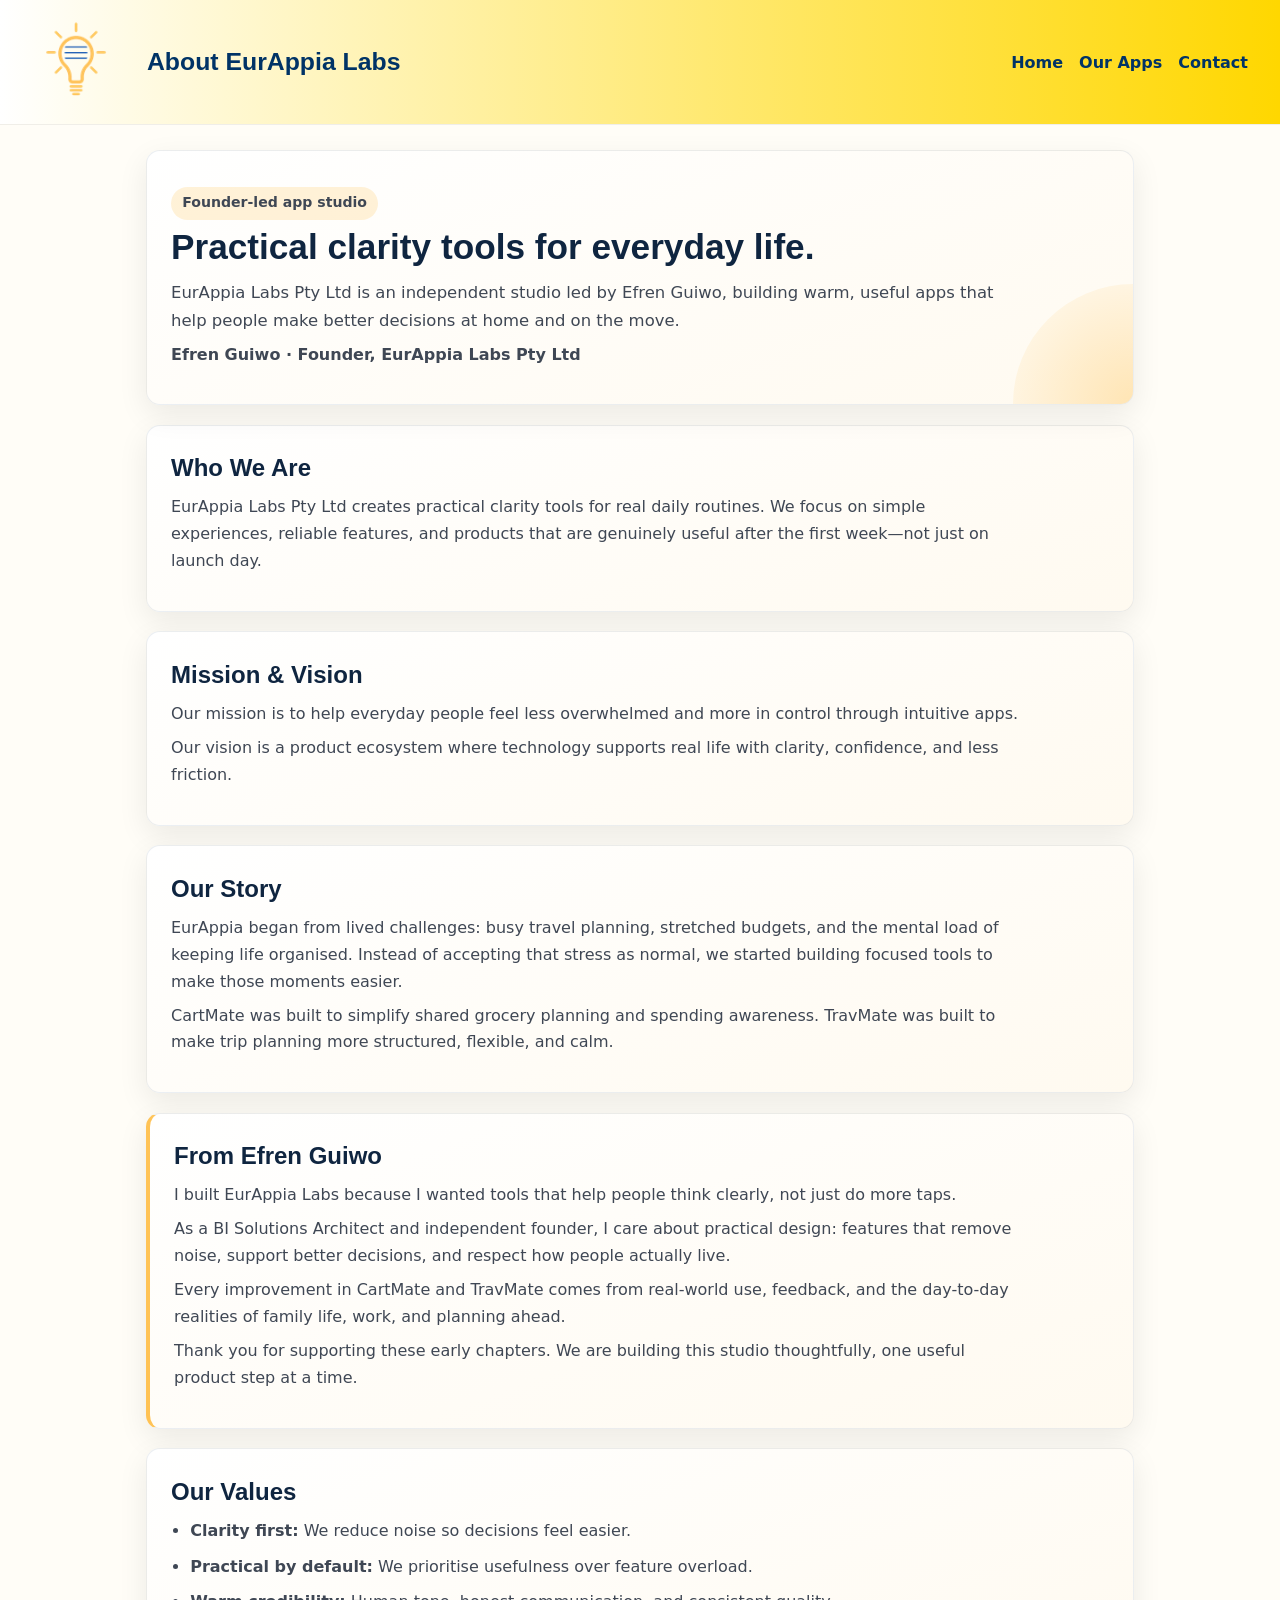
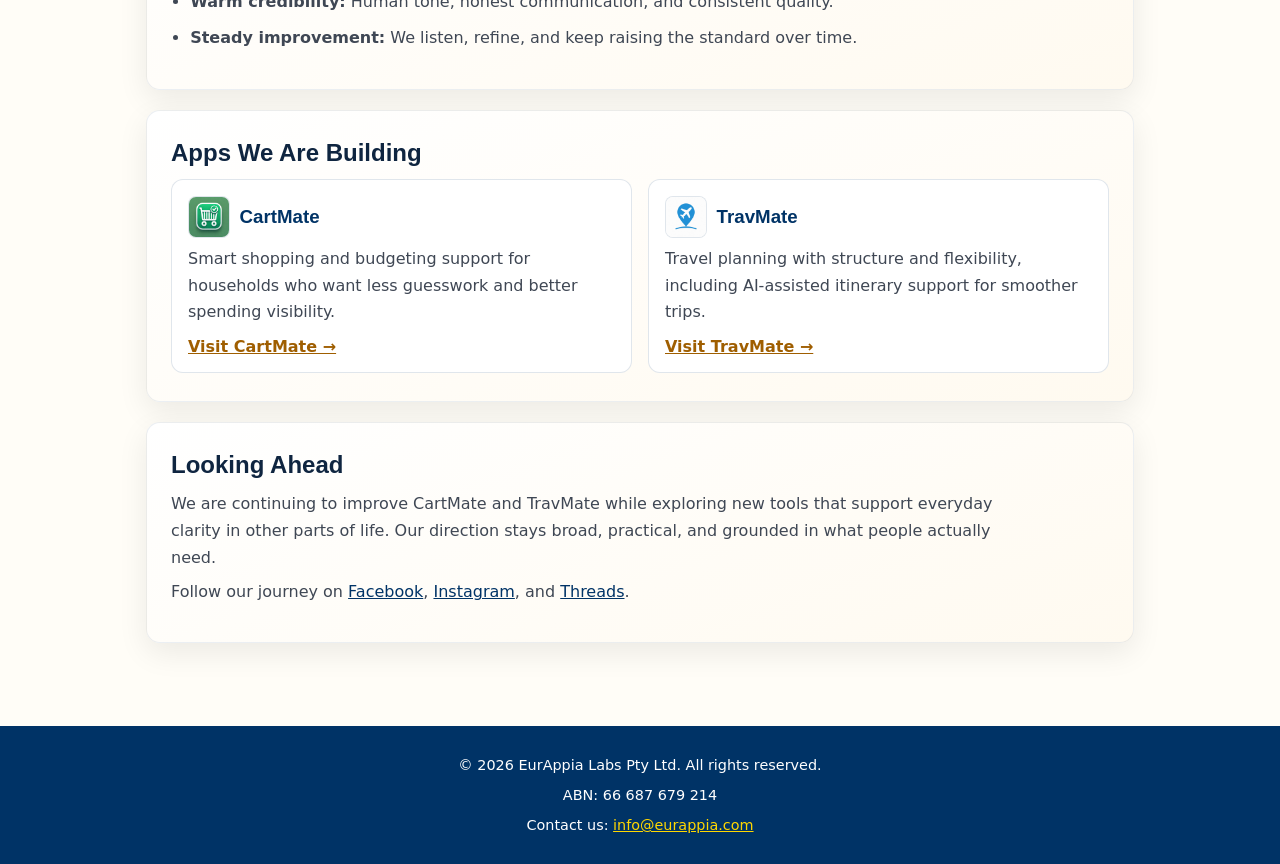
==== commit 5da5d8f6: "Add branded logos to About app cards" ====
--- a/about.html
+++ b/about.html
@@ -120,12 +120,18 @@
       <h2>Apps We Are Building</h2>
       <div class="app-grid">
         <article class="app-item">
-          <h3>CartMate</h3>
+          <div class="app-title">
+            <img src="images/logo.png" alt="CartMate app logo" class="app-logo" />
+            <h3>CartMate</h3>
+          </div>
           <p>Smart shopping and budgeting support for households who want less guesswork and better spending visibility.</p>
           <a href="https://cartmate.app" target="_blank" rel="noopener noreferrer">Visit CartMate →</a>
         </article>
         <article class="app-item">
-          <h3>TravMate</h3>
+          <div class="app-title">
+            <img src="images/travmate_logo.jpg" alt="TravMate app logo" class="app-logo" />
+            <h3>TravMate</h3>
+          </div>
           <p>Travel planning with structure and flexibility, including AI-assisted itinerary support for smoother trips.</p>
           <a href="https://travmate.app" target="_blank" rel="noopener noreferrer">Visit TravMate →</a>
         </article>
--- a/css/about.css
+++ b/css/about.css
@@ -141,9 +141,27 @@
 }
 
 .app-item h3 {
+  margin: 0;
+  color: var(--color-blue);
+}
+
+.app-title {
+  display: flex;
+  align-items: center;
+  gap: 0.6rem;
   margin: 0 0 0.4rem;
-  color: var(--color-blue);
-}
+}
+
+.app-logo {
+  width: clamp(32px, 6vw, 42px);
+  height: clamp(32px, 6vw, 42px);
+  object-fit: cover;
+  border-radius: 8px;
+  border: 1px solid rgba(0, 51, 102, 0.12);
+  background: #fff;
+  flex-shrink: 0;
+}
+
 
 .app-item a {
   display: inline-block;
